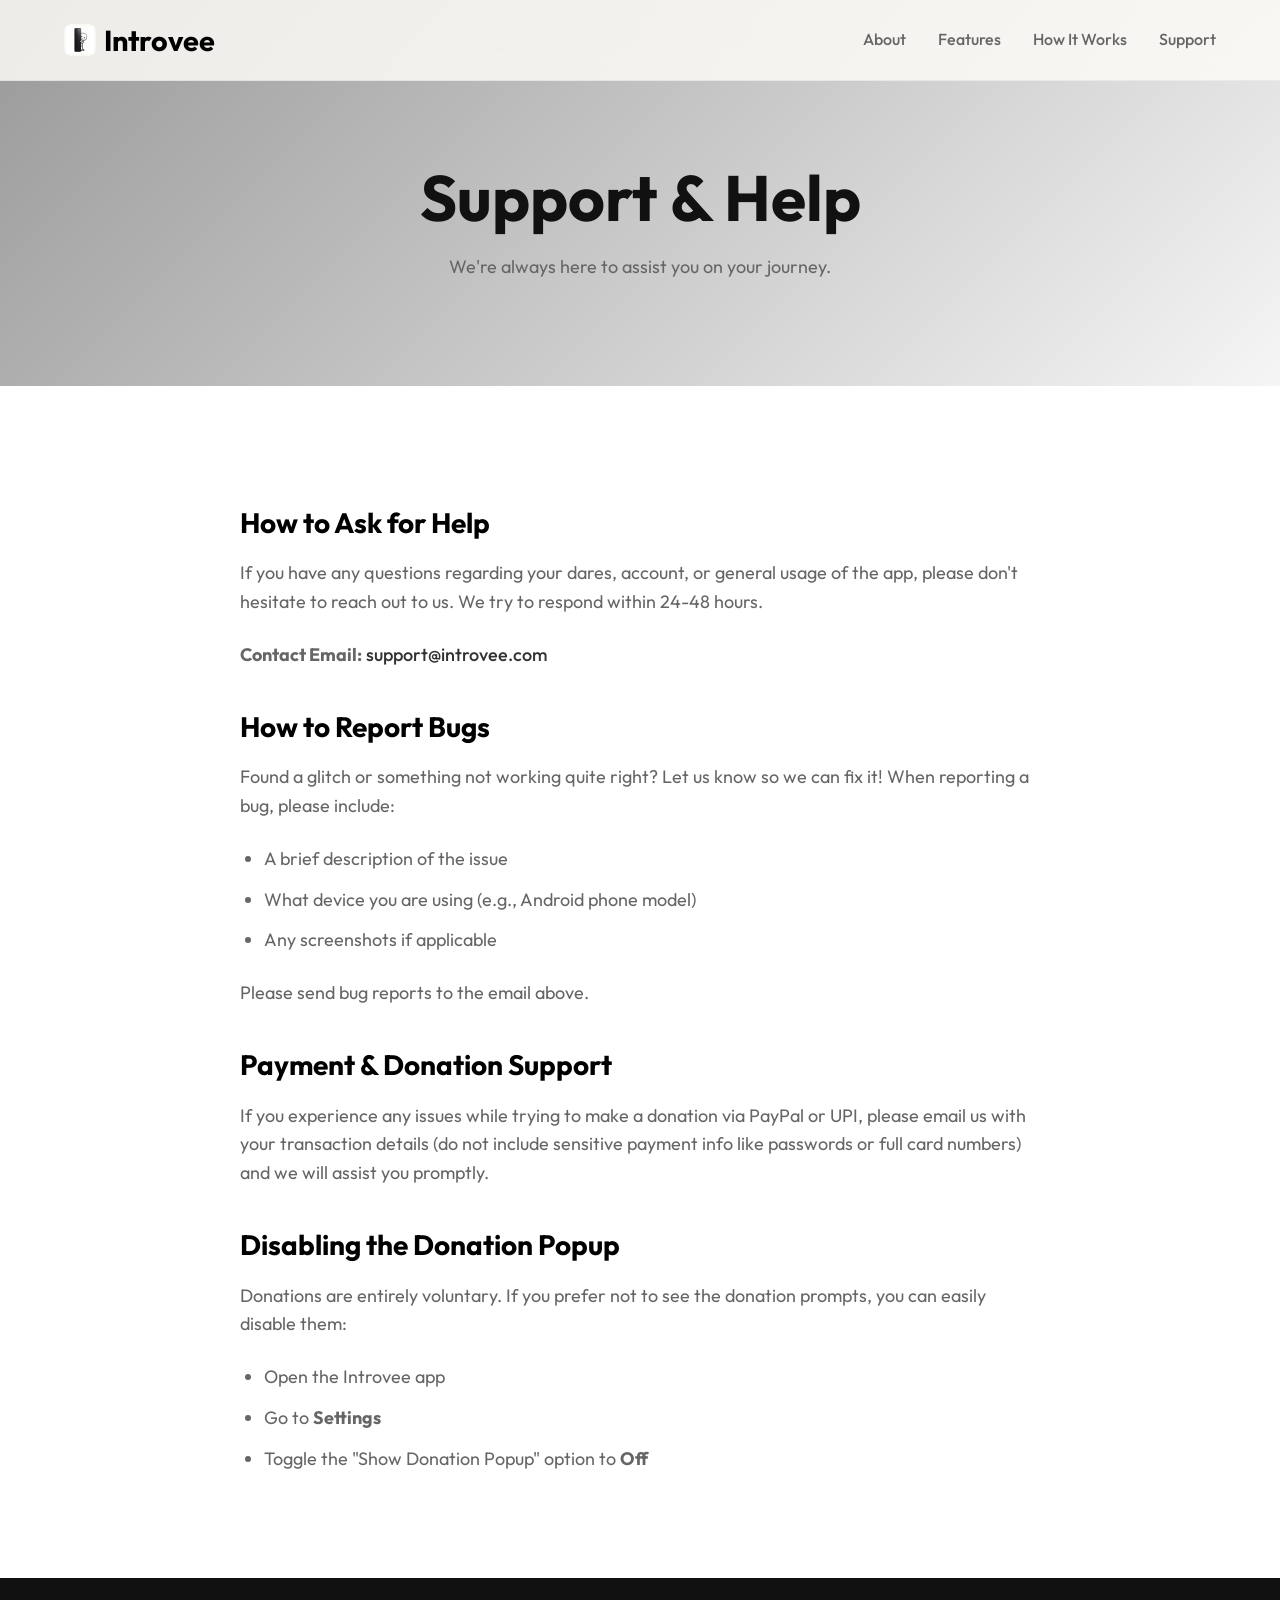
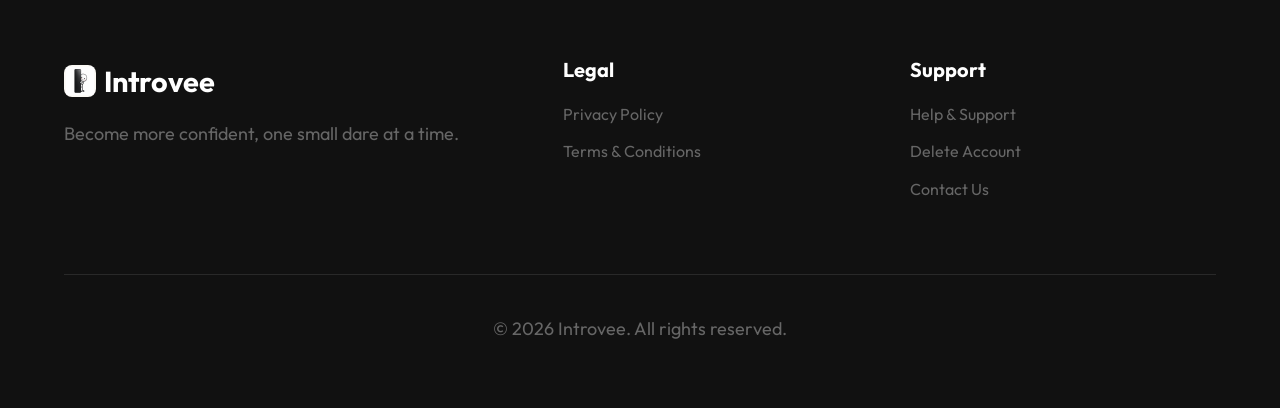
==== support/index.html @ fe0bdd12 "Initial commit" ====
<!DOCTYPE html>
<html lang="en">
<head>
  <meta charset="UTF-8">
  <meta name="viewport" content="width=device-width, initial-scale=1.0">
  <title>Support & Help | Introvee</title>
  <meta name="description" content="Get help and support for the Introvee app.">
  <link rel="icon" type="image/png" href="../assets/icon.png">
  <link rel="stylesheet" href="../styles.css">
  <script>
    window.BASE_PATH = '..';
  </script>
</head>
<body>
  
  <div id="header-container"></div>

  <main>
    <section class="page-header">
      <div class="container">
        <h1>Support & Help</h1>
        <p>We're always here to assist you on your journey.</p>
      </div>
    </section>

    <section class="page-content">
      <div class="container">
        <div class="content-wrapper">
          
          <h2>How to Ask for Help</h2>
          <p>If you have any questions regarding your dares, account, or general usage of the app, please don't hesitate to reach out to us. We try to respond within 24-48 hours.</p>
          <p><strong>Contact Email:</strong> <a href="mailto:support@introvee.com">support@introvee.com</a></p>

          <h2>How to Report Bugs</h2>
          <p>Found a glitch or something not working quite right? Let us know so we can fix it! When reporting a bug, please include:</p>
          <ul>
            <li>A brief description of the issue</li>
            <li>What device you are using (e.g., Android phone model)</li>
            <li>Any screenshots if applicable</li>
          </ul>
          <p>Please send bug reports to the email above.</p>

          <h2>Payment & Donation Support</h2>
          <p>If you experience any issues while trying to make a donation via PayPal or UPI, please email us with your transaction details (do not include sensitive payment info like passwords or full card numbers) and we will assist you promptly.</p>

          <h2>Disabling the Donation Popup</h2>
          <p>Donations are entirely voluntary. If you prefer not to see the donation prompts, you can easily disable them:</p>
          <ul>
            <li>Open the Introvee app</li>
            <li>Go to <strong>Settings</strong></li>
            <li>Toggle the "Show Donation Popup" option to <strong>Off</strong></li>
          </ul>

        </div>
      </div>
    </section>
  </main>

  <div id="footer-container"></div>
  
  <script src="../components.js"></script>
</body>
</html>
---- styles.css ----
@import url('https://fonts.googleapis.com/css2?family=Outfit:wght@300;400;500;600;700&display=swap');

:root {
  /* Grayscale palette */
  --color-primary: #333333;      /* Dark Gray */
  --color-primary-dark: #000000; /* Black */
  --color-primary-light: #999999; /* Light Gray */
  --color-secondary: #CCCCCC;    /* Very Light Gray */
  --color-background: #F5F5F5;   /* Light Gray Background */
  --color-surface: #FFFFFF;      /* Pure white for cards */
  --color-accent: #EAEAEA;       /* Light Accent */
  
  --color-text-dark: #111111;
  --color-text-muted: #666666;
  
  --shadow-sm: 0 2px 4px rgba(0, 0, 0, 0.05);
  --shadow-md: 0 10px 25px rgba(0, 0, 0, 0.1);
  --shadow-lg: 0 20px 40px rgba(0, 0, 0, 0.15);
  
  --border-radius-sm: 12px;
  --border-radius-md: 20px;
  --border-radius-lg: 32px;
  
  --spacing-section: 80px;
  --transition-smooth: all 0.3s cubic-bezier(0.25, 0.8, 0.25, 1);
}

/* Reset & Global */
* {
  margin: 0;
  padding: 0;
  box-sizing: border-box;
}

body {
  font-family: 'Outfit', sans-serif;
  background-color: var(--color-background);
  color: var(--color-text-dark);
  line-height: 1.6;
  overflow-x: hidden;
  -webkit-font-smoothing: antialiased;
}

a {
  text-decoration: none;
  color: inherit;
  transition: var(--transition-smooth);
}

/* Typography */
h1, h2, h3, h4 {
  font-weight: 700;
  line-height: 1.2;
  color: var(--color-text-dark);
}

h1 {
  font-size: clamp(2.5rem, 5vw, 4rem);
  margin-bottom: 1rem;
}

h2 {
  font-size: clamp(2rem, 4vw, 3rem);
  margin-bottom: 1.5rem;
  text-align: center;
}

p {
  font-size: 1.125rem;
  color: var(--color-text-muted);
  margin-bottom: 1.5rem;
}

/* Layout */
.container {
  width: 100%;
  max-width: 1200px;
  margin: 0 auto;
  padding: 0 24px;
}

section {
  padding: var(--spacing-section) 0;
}

/* Buttons */
.btn {
  display: inline-flex;
  align-items: center;
  justify-content: center;
  padding: 14px 28px;
  border-radius: 50px;
  font-weight: 600;
  font-size: 1.125rem;
  cursor: pointer;
  border: none;
  transition: var(--transition-smooth);
}

.btn-primary {
  background-color: var(--color-primary);
  color: white;
  box-shadow: 0 4px 15px rgba(0, 0, 0, 0.2);
}

.btn-primary:hover {
  background-color: var(--color-primary-dark);
  transform: translateY(-2px);
  box-shadow: 0 8px 25px rgba(0, 0, 0, 0.3);
}

.btn-disabled {
  background-color: #E2E8F0;
  color: #A0AEC0;
  cursor: not-allowed;
  box-shadow: none;
}

.btn-disabled:hover {
  transform: none;
}

/* Header */
.site-header {
  position: fixed;
  top: 0;
  left: 0;
  width: 100%;
  z-index: 100;
  background: rgba(253, 251, 247, 0.85);
  backdrop-filter: blur(12px);
  border-bottom: 1px solid rgba(0,0,0,0.05);
  transition: var(--transition-smooth);
}

.site-header .container {
  display: flex;
  align-items: center;
  justify-content: space-between;
  height: 80px;
}

.logo {
  font-size: 1.8rem;
  font-weight: 700;
  color: var(--color-primary-dark);
  display: flex;
  align-items: center;
  gap: 8px;
}

.logo-icon-img {
  width: 32px;
  height: 32px;
  border-radius: 8px;
  object-fit: cover;
}

.nav-links {
  display: flex;
  gap: 32px;
  list-style: none;
}

.nav-links a {
  font-weight: 500;
  color: var(--color-text-muted);
}

.nav-links a:hover {
  color: var(--color-primary);
}

.mobile-menu-toggle {
  display: none;
  background: none;
  border: none;
  font-size: 1.5rem;
  color: var(--color-text-dark);
  cursor: pointer;
}

/* Hero Section */
.hero {
  padding-top: 160px;
  padding-bottom: 80px;
  text-align: center;
  position: relative;
  overflow: hidden;
}

.hero::before {
  content: '';
  position: absolute;
  top: -10%;
  left: -5%;
  width: 500px;
  height: 500px;
  background: radial-gradient(circle, var(--color-primary-light) 0%, transparent 70%);
  opacity: 0.3;
  z-index: -1;
  border-radius: 50%;
}

.hero::after {
  content: '';
  position: absolute;
  top: 20%;
  right: -10%;
  width: 600px;
  height: 600px;
  background: radial-gradient(circle, var(--color-secondary) 0%, transparent 70%);
  opacity: 0.2;
  z-index: -1;
  border-radius: 50%;
}

.hero-content {
  max-width: 800px;
  margin: 0 auto;
}

.age-notice-pill {
  display: inline-block;
  padding: 6px 16px;
  background-color: var(--color-accent);
  color: var(--color-text-dark);
  border-radius: 50px;
  font-size: 0.875rem;
  font-weight: 600;
  margin-bottom: 24px;
}

.hero-mockup {
  margin-top: 60px;
  position: relative;
  max-width: 320px;
  margin-left: auto;
  margin-right: auto;
}

.hero-mockup img {
  width: 100%;
  border-radius: 40px;
  box-shadow: var(--shadow-lg);
  border: 8px solid var(--color-surface);
  animation: float 6s ease-in-out infinite;
}

@keyframes float {
  0% { transform: translateY(0px); }
  50% { transform: translateY(-20px); }
  100% { transform: translateY(0px); }
}

/* About Section */
.about {
  background-color: var(--color-surface);
  padding: 100px 0;
}

.about-card {
  max-width: 800px;
  margin: 0 auto;
  text-align: center;
  padding: 40px;
  background: linear-gradient(135deg, var(--color-background) 0%, var(--color-surface) 100%);
  border-radius: var(--border-radius-lg);
  box-shadow: var(--shadow-md);
  border: 1px solid rgba(0, 0, 0, 0.05);
}

.about-card p {
  font-size: 1.25rem;
  color: var(--color-text-dark);
  margin-bottom: 0;
}

/* Features Section */
.features {
  background-color: var(--color-background);
}

.features-grid {
  display: grid;
  grid-template-columns: repeat(auto-fit, minmax(280px, 1fr));
  gap: 30px;
  margin-top: 50px;
}

.feature-card {
  background-color: var(--color-surface);
  padding: 40px 30px;
  border-radius: var(--border-radius-md);
  box-shadow: var(--shadow-sm);
  transition: var(--transition-smooth);
  border: 1px solid transparent;
  text-align: center;
}

.feature-card:hover {
  transform: translateY(-5px);
  box-shadow: var(--shadow-md);
  border-color: var(--color-primary-light);
}

.feature-icon {
  width: 64px;
  height: 64px;
  margin: 0 auto 20px;
  background-color: var(--color-primary-light);
  border-radius: 50%;
  display: flex;
  align-items: center;
  justify-content: center;
  font-size: 2rem;
  color: white;
}

.feature-card h3 {
  margin-bottom: 12px;
  font-size: 1.25rem;
}

.feature-card p {
  font-size: 1rem;
  margin-bottom: 0;
}

/* How It Works Section */
.how-it-works {
  background-color: var(--color-surface);
}

.steps-container {
  display: flex;
  flex-direction: column;
  gap: 30px;
  max-width: 800px;
  margin: 50px auto 0;
}

.step {
  display: flex;
  align-items: center;
  background-color: var(--color-background);
  padding: 30px;
  border-radius: var(--border-radius-md);
  box-shadow: var(--shadow-sm);
}

.step-number {
  width: 60px;
  height: 60px;
  flex-shrink: 0;
  background-color: var(--color-primary);
  color: white;
  border-radius: 50%;
  display: flex;
  align-items: center;
  justify-content: center;
  font-size: 1.5rem;
  font-weight: 700;
  margin-right: 30px;
}

.step-content h3 {
  margin-bottom: 8px;
}

.step-content p {
  margin-bottom: 0;
}

/* Safety & Support Sections */
.safety-support {
  background: linear-gradient(to bottom, var(--color-background), var(--color-accent));
}

.split-grid {
  display: grid;
  grid-template-columns: 1fr 1fr;
  gap: 40px;
}

.info-card {
  background-color: var(--color-surface);
  padding: 40px;
  border-radius: var(--border-radius-lg);
  box-shadow: var(--shadow-md);
}

.info-card h3 {
  font-size: 1.5rem;
  margin-bottom: 20px;
  color: var(--color-primary-dark);
}

.info-card p, .info-card ul {
  font-size: 1.05rem;
}

.info-card ul {
  list-style-type: none;
  margin-top: 16px;
}

.info-card li {
  margin-bottom: 12px;
  display: flex;
  align-items: center;
}

.info-card li::before {
  content: '✓';
  color: var(--color-primary);
  font-weight: bold;
  margin-right: 10px;
}

/* Footer */
.site-footer {
  background-color: var(--color-text-dark);
  color: white;
  padding: 80px 0 40px;
}

.footer-grid {
  display: grid;
  grid-template-columns: 1.5fr 1fr 1fr;
  gap: 40px;
  margin-bottom: 60px;
}

.footer-brand .logo {
  color: white;
  margin-bottom: 16px;
}

.footer-brand p {
  color: var(--color-text-muted);
}

.footer-links h4 {
  color: white;
  margin-bottom: 20px;
  font-size: 1.25rem;
}

.footer-links ul {
  list-style: none;
}

.footer-links li {
  margin-bottom: 12px;
}

.footer-links a {
  color: var(--color-text-muted);
  transition: var(--transition-smooth);
}

.footer-links a:hover {
  color: white;
  padding-left: 5px;
}

.footer-bottom {
  text-align: center;
  padding-top: 40px;
  border-top: 1px solid rgba(255,255,255,0.1);
  color: var(--color-text-muted);
}

/* Pages (Privacy, Terms, etc.) */
.page-header {
  padding: 160px 0 80px;
  background: linear-gradient(135deg, var(--color-primary-light) 0%, var(--color-background) 100%);
  text-align: center;
}

.page-header h1 {
  margin-bottom: 16px;
}

.page-content {
  padding: 80px 0;
  background-color: var(--color-surface);
}

.content-wrapper {
  max-width: 800px;
  margin: 0 auto;
}

.content-wrapper h2 {
  text-align: left;
  font-size: 1.75rem;
  margin-top: 40px;
  margin-bottom: 20px;
  color: var(--color-primary-dark);
}

.content-wrapper p, .content-wrapper ul {
  margin-bottom: 24px;
}

.content-wrapper ul {
  padding-left: 24px;
  color: var(--color-text-muted);
  font-size: 1.125rem;
}

.content-wrapper li {
  margin-bottom: 12px;
}

.content-wrapper a {
  color: var(--color-primary);
  font-weight: 500;
}

.content-wrapper a:hover {
  text-decoration: underline;
}

/* Mobile Responsive */
@media (max-width: 992px) {
  .split-grid {
    grid-template-columns: 1fr;
  }
}

@media (max-width: 768px) {
  .nav-links {
    position: fixed;
    top: 80px;
    left: 0;
    width: 100%;
    background-color: var(--color-surface);
    flex-direction: column;
    padding: 20px;
    box-shadow: var(--shadow-md);
    transform: translateY(-100%);
    opacity: 0;
    pointer-events: none;
    transition: var(--transition-smooth);
    text-align: center;
  }
  
  .nav-links.active {
    transform: translateY(0);
    opacity: 1;
    pointer-events: auto;
  }
  
  .mobile-menu-toggle {
    display: block;
  }
  
  .hero h1 {
    font-size: 2.5rem;
  }
  
  .footer-grid {
    grid-template-columns: 1fr;
    text-align: center;
  }
  
  .footer-links a:hover {
    padding-left: 0;
  }
  
  .step {
    flex-direction: column;
    text-align: center;
  }
  
  .step-number {
    margin-right: 0;
    margin-bottom: 20px;
  }
}
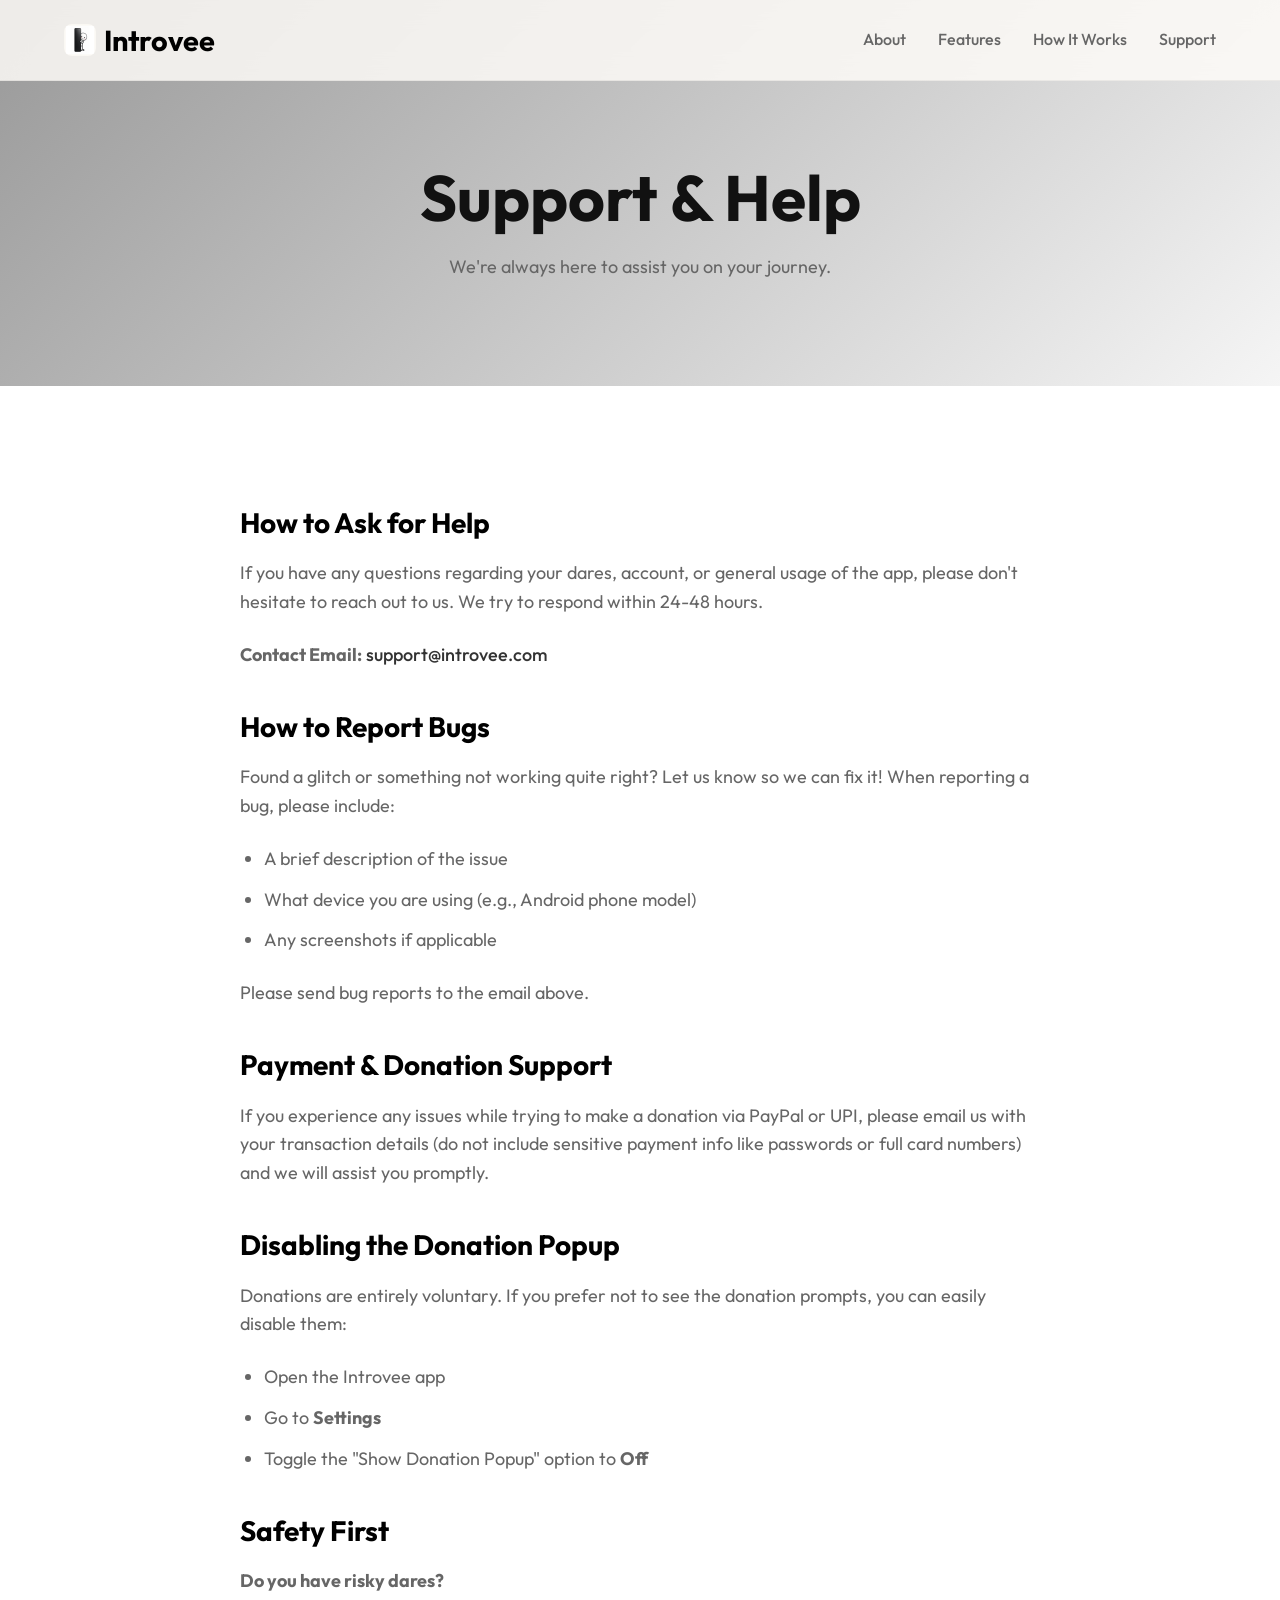
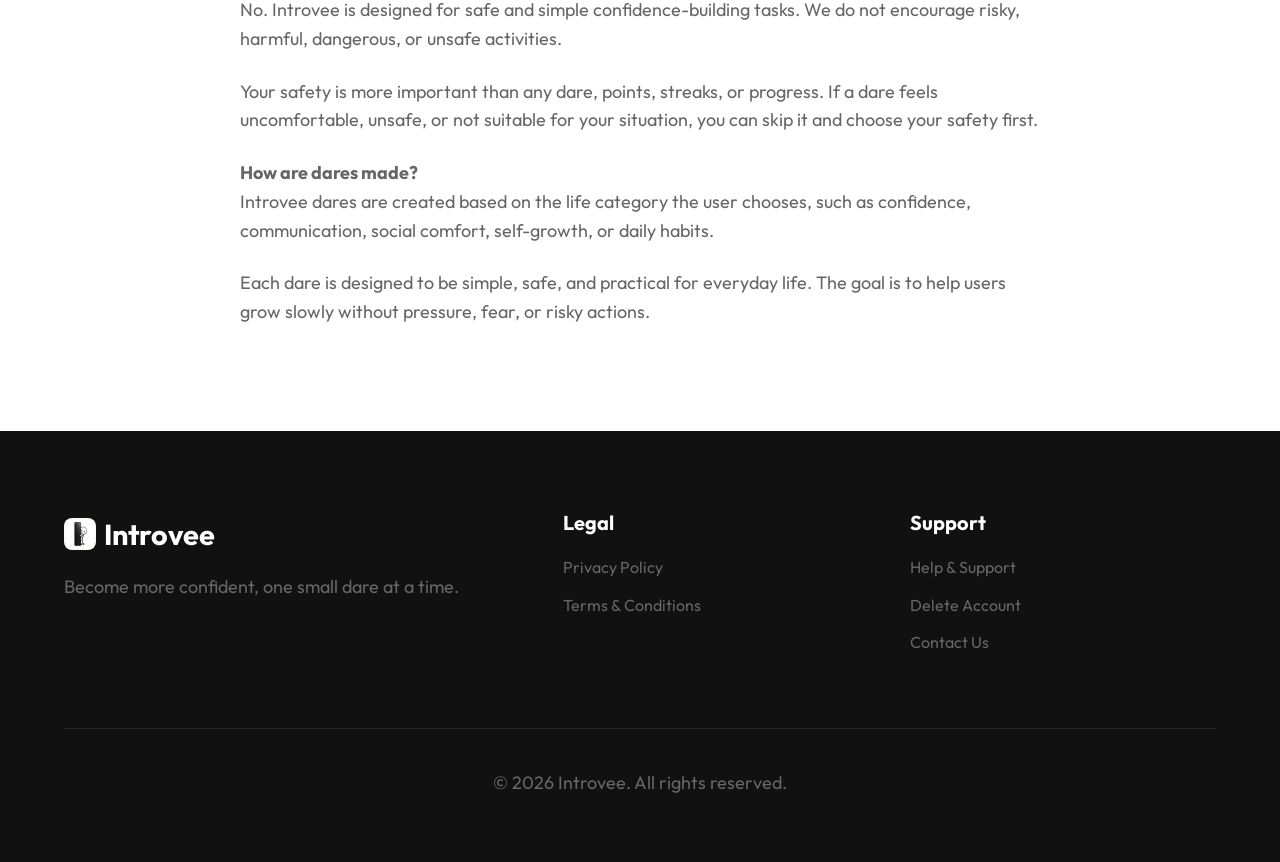
==== commit 158bb16a: "Update index.html" ====
--- a/support/index.html
+++ b/support/index.html
@@ -51,6 +51,15 @@
             <li>Toggle the "Show Donation Popup" option to <strong>Off</strong></li>
           </ul>
 
+          <h2>Safety First</h2>
+          <p><strong>Do you have risky dares?</strong><br>
+          No. Introvee is designed for safe and simple confidence-building tasks. We do not encourage risky, harmful, dangerous, or unsafe activities.</p>
+          <p>Your safety is more important than any dare, points, streaks, or progress. If a dare feels uncomfortable, unsafe, or not suitable for your situation, you can skip it and choose your safety first.</p>
+
+          <p><strong>How are dares made?</strong><br>
+          Introvee dares are created based on the life category the user chooses, such as confidence, communication, social comfort, self-growth, or daily habits.</p>
+          <p>Each dare is designed to be simple, safe, and practical for everyday life. The goal is to help users grow slowly without pressure, fear, or risky actions.</p>
+
         </div>
       </div>
     </section>
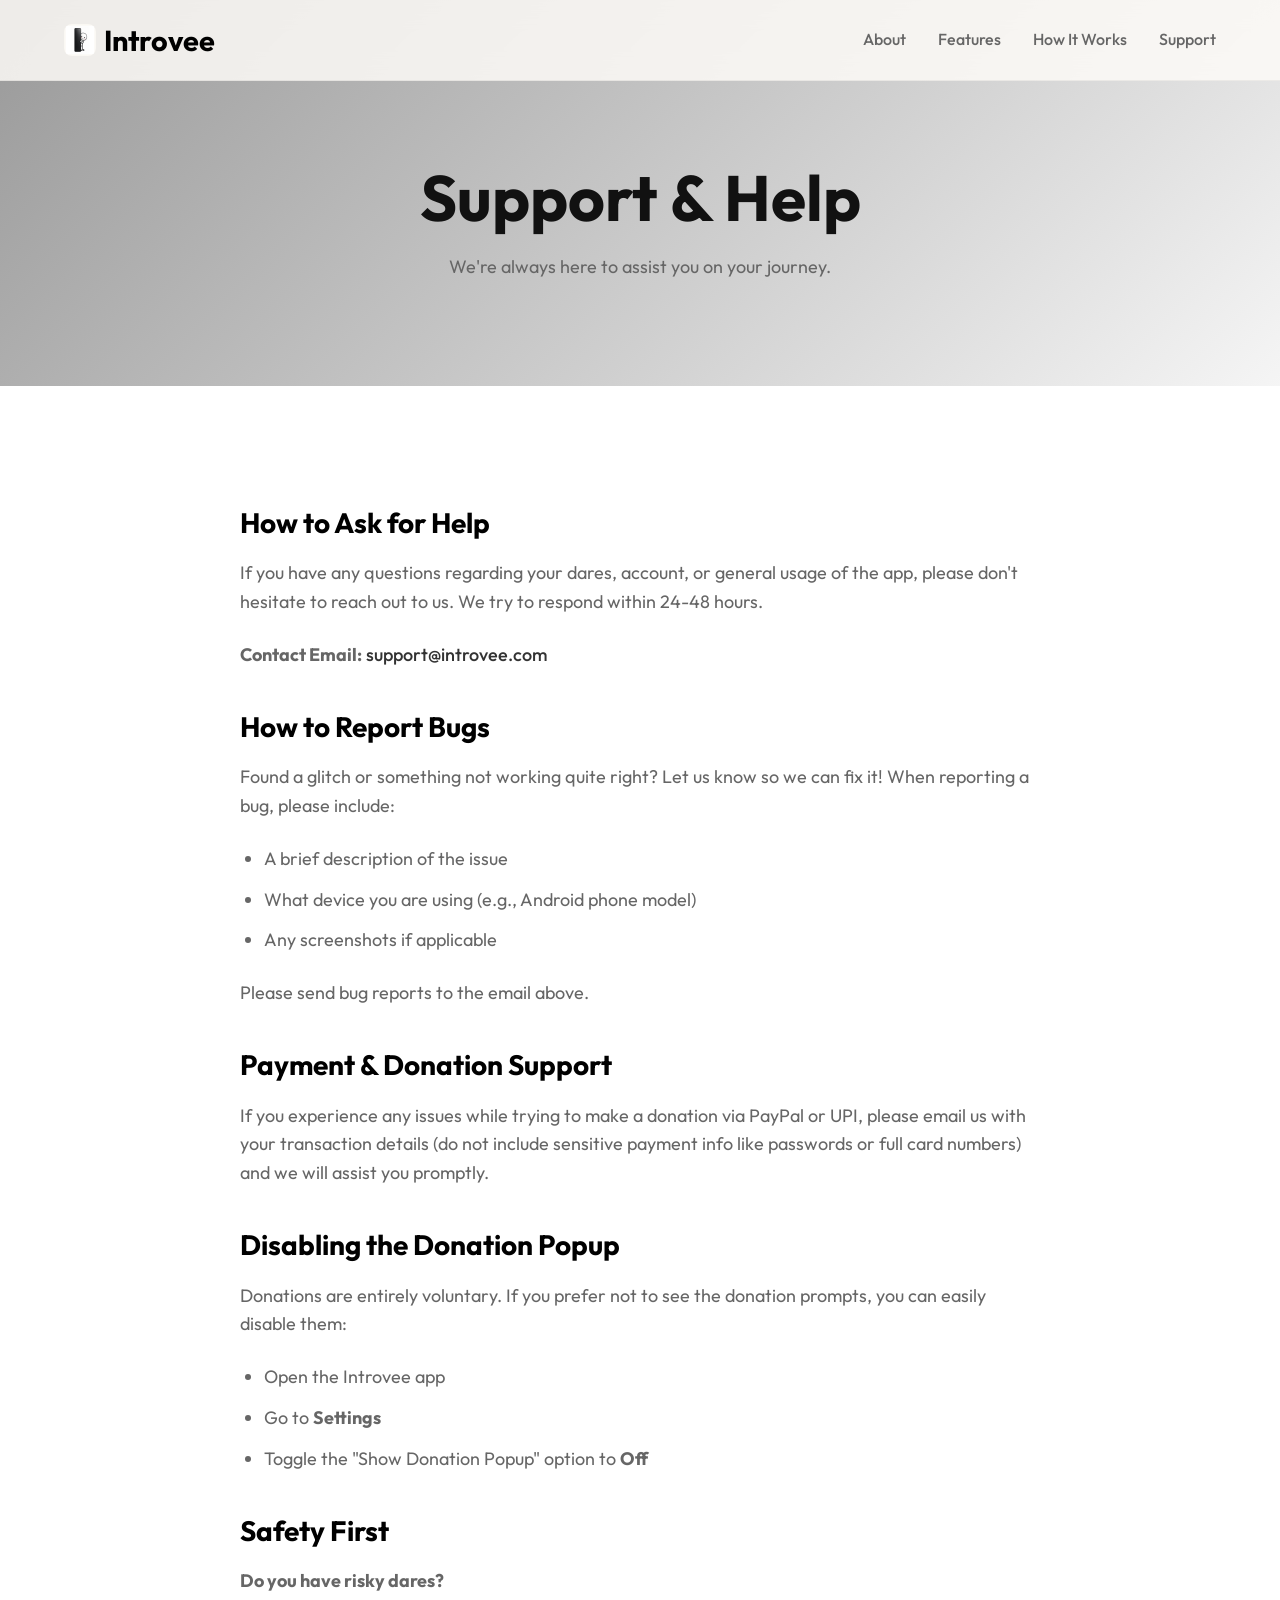
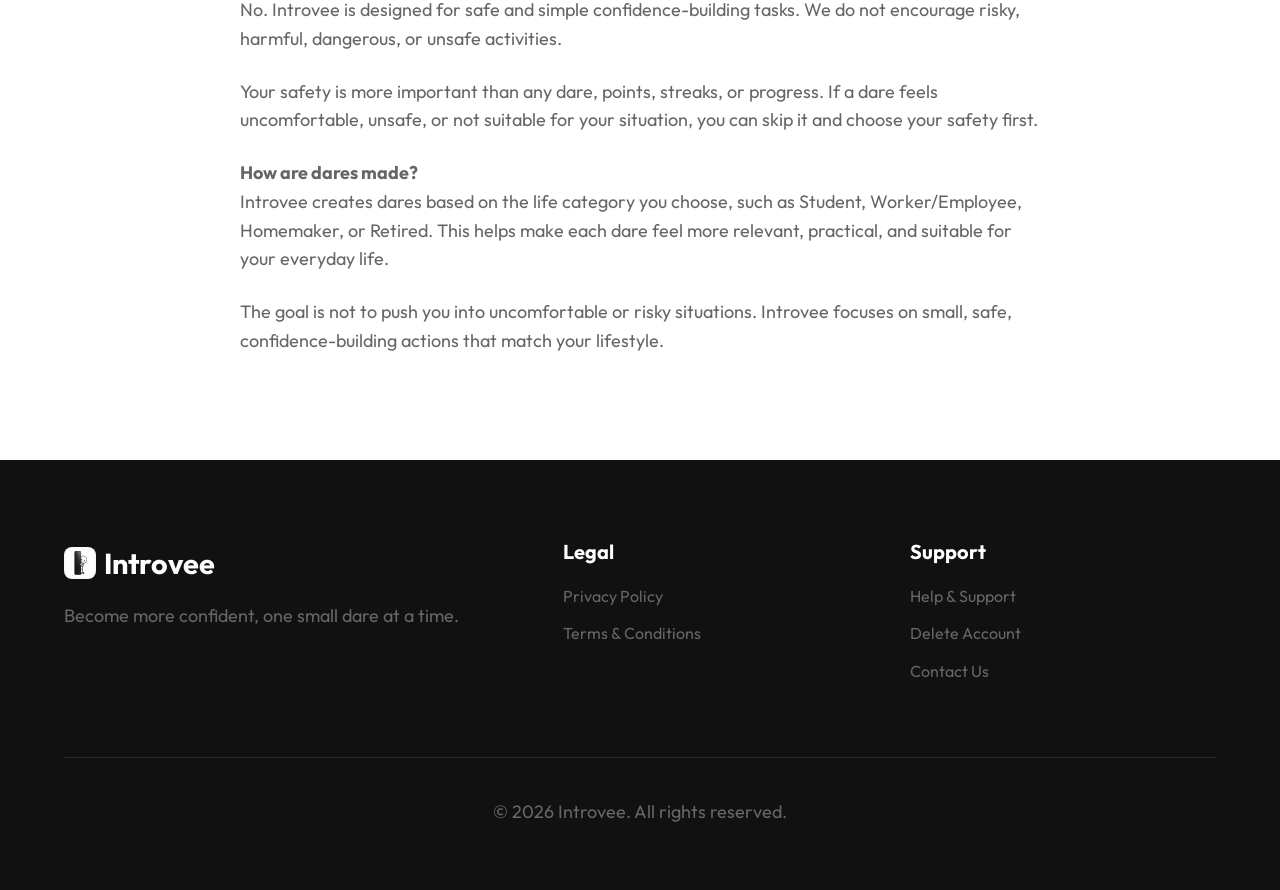
==== commit fe0f1a4c: "Update index.html" ====
--- a/support/index.html
+++ b/support/index.html
@@ -57,8 +57,8 @@
           <p>Your safety is more important than any dare, points, streaks, or progress. If a dare feels uncomfortable, unsafe, or not suitable for your situation, you can skip it and choose your safety first.</p>
 
           <p><strong>How are dares made?</strong><br>
-          Introvee dares are created based on the life category the user chooses, such as confidence, communication, social comfort, self-growth, or daily habits.</p>
-          <p>Each dare is designed to be simple, safe, and practical for everyday life. The goal is to help users grow slowly without pressure, fear, or risky actions.</p>
+          Introvee creates dares based on the life category you choose, such as Student, Worker/Employee, Homemaker, or Retired. This helps make each dare feel more relevant, practical, and suitable for your everyday life.</p>
+          <p>The goal is not to push you into uncomfortable or risky situations. Introvee focuses on small, safe, confidence-building actions that match your lifestyle.</p>
 
         </div>
       </div>
